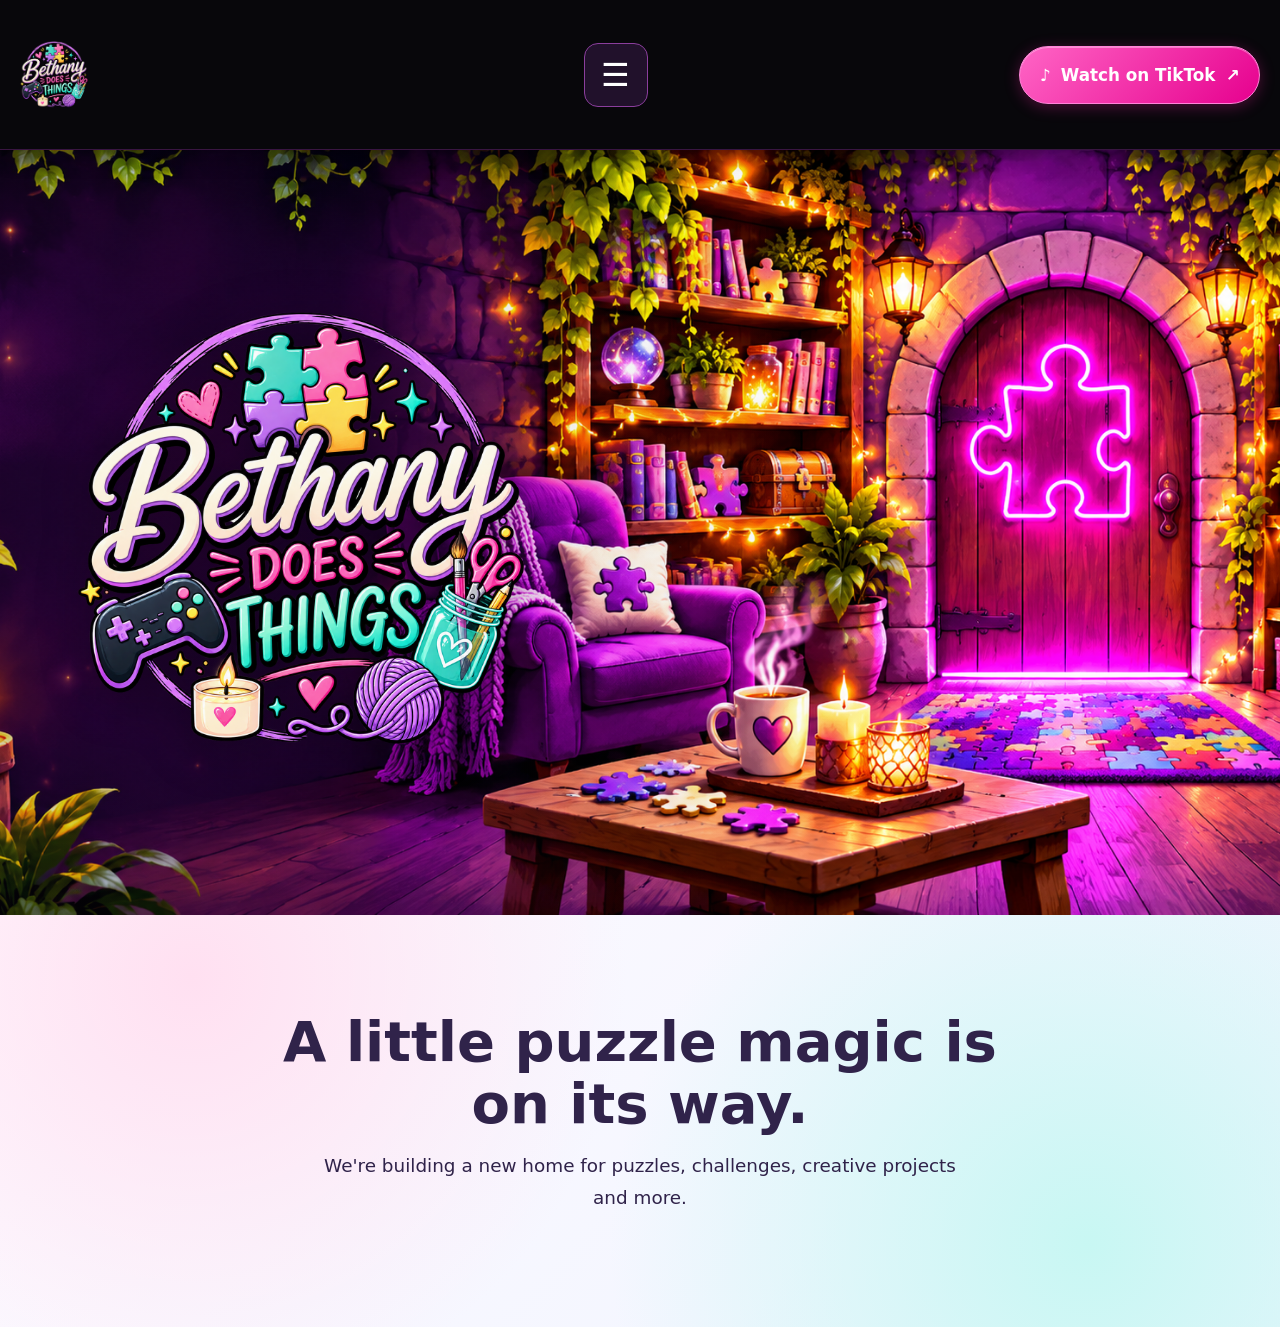
==== public/index.html @ 0a384382 "Reduce navigation logo size by 50 percent" ====
<!doctype html>
<html lang="en">
<head>
  <meta charset="utf-8">
  <meta name="viewport" content="width=device-width, initial-scale=1">
  <meta name="theme-color" content="#08060d">
  <meta name="description" content="Bethany Does Things — puzzles, projects and a little bit of fun.">
  <title>Bethany Does Things</title>
  <style>
    :root {
      color-scheme: light;
      font-family: system-ui, -apple-system, BlinkMacSystemFont, "Segoe UI", sans-serif;
      color: #30234a;
      background: #fffaff;
    }
    * { box-sizing: border-box; }
    html { scroll-behavior: smooth; scroll-padding-top: 200px; }
    body { min-width: 320px; min-height: 100vh; margin: 0; }

    .site-header {
      position: sticky;
      z-index: 20;
      top: 0;
      display: flex;
      align-items: center;
      justify-content: flex-start;
      gap: clamp(.6rem, 1vw, 1.25rem);
      height: 92px;
      min-height: 92px;
      padding: 0 clamp(1rem, 2.5vw, 2.75rem);
      overflow: visible;
      color: #fff;
      background: #08070b;
      border-bottom: 1px solid rgb(225 75 255 / 22%);
      box-shadow: 0 4px 22px rgb(0 0 0 / 28%);
    }
    .brand-link {
      position: absolute;
      z-index: 3;
      top: 0;
      left: clamp(1rem, 2.5vw, 2.75rem);
      display: inline-flex;
      align-items: flex-start;
      width: clamp(95px, 7vw, 120px);
      height: 90px;
      min-width: 0;
      text-decoration: none;
    }
    .brand-logo {
      display: block;
      width: 100%;
      max-height: 90px;
      object-fit: contain;
      object-position: left center;
    }
    .primary-nav {
      display: flex;
      flex: 1 1 auto;
      align-items: center;
      justify-content: flex-start;
      gap: clamp(.35rem, .55vw, .7rem);
      min-width: 0;
      margin-left: clamp(230px, 15.5vw, 260px);
      flex: 1 1 auto;
    }
    .nav-link {
      position: relative;
      display: inline-flex;
      align-items: center;
      justify-content: center;
      gap: .4rem;
      min-height: 84px;
      flex: 0 1 auto;
      padding: 0 .12rem;
      color: #f8f5fb;
      font-size: clamp(.88rem, .95vw, 1.05rem);
      font-weight: 800;
      text-decoration: none;
      white-space: nowrap;
      transition: color .18s ease;
    }
    .nav-link:hover, .nav-link:focus-visible, .nav-link[aria-current="page"] {
      color: #ff59c7;
    }
    .nav-link[aria-current="page"]::after {
      position: absolute;
      right: -9px;
      bottom: -1px;
      left: -9px;
      height: 5px;
      content: "";
      background: #ed2ba9;
      box-shadow: 0 0 12px rgb(237 43 169 / 65%);
    }
    .nav-icon { font-size: 1.4em; line-height: 1; }
    .tiktok-link {
      display: inline-flex;
      flex: 0 0 auto;
      align-items: center;
      justify-content: center;
      gap: .65rem;
      min-height: 62px;
      padding: .65rem .9rem;
      border: 1px solid #ff83d8;
      border-radius: 999px;
      color: #fff;
      background: linear-gradient(135deg, #ff65c5, #e6008e);
      box-shadow: 0 3px 15px rgb(255 36 169 / 28%), inset 0 1px 0 rgb(255 255 255 / 35%);
      font-size: .92rem;
      font-weight: 850;
      text-decoration: none;
      white-space: nowrap;
      transition: transform .18s ease, filter .18s ease;
    }
    .tiktok-link { margin-left: auto; flex-shrink: 0; }
    .tiktok-link:hover { transform: translateY(-2px); filter: brightness(1.08); }
    .menu-toggle {
      display: none;
      width: 64px;
      height: 64px;
      padding: 0;
      border: 1px solid #8b3e9d;
      border-radius: 14px;
      color: #fff;
      background: #21112b;
      font-size: 2rem;
      cursor: pointer;
    }

    .hero {
      position: relative;
      display: flex;
      align-items: center;
      justify-content: flex-start;
      min-height: 70vh;
      min-height: min(820px, 85svh);
      padding: 3rem clamp(2rem, 6vw, 6rem);
      overflow: hidden;
      isolation: isolate;
      background: #30234a;
    }
    .hero::after {
      position: absolute;
      z-index: -1;
      inset: 0;
      content: "";
      background: linear-gradient(90deg, rgb(20 12 35 / 18%) 0%, rgb(20 12 35 / 7%) 38%, rgb(20 12 35 / 0%) 68%);
    }
    .hero-background {
      position: absolute;
      z-index: -2;
      inset: 0;
      width: 100%;
      height: 100%;
      object-fit: cover;
      object-position: center;
    }
    .hero-logo {
      display: block;
      width: clamp(260px, 35vw, 510px);
      max-height: 58vh;
      object-fit: contain;
      object-position: left center;
      filter: drop-shadow(0 8px 24px rgb(0 0 0 / 28%));
    }

    .intro {
      padding: clamp(3rem, 8vw, 6rem) 1.5rem;
      text-align: center;
      background:
        radial-gradient(circle at 15% 15%, #ffe0f1 0, transparent 38%),
        radial-gradient(circle at 85% 80%, #c8f7f3 0, transparent 42%),
        linear-gradient(135deg, #fffaff, #eef4ff);
    }
    .intro-content { width: min(100%, 48rem); margin: 0 auto; }
    h1 { margin: 0 0 1rem; font-size: clamp(2rem, 6vw, 3.5rem); line-height: 1.1; }
    .intro p { max-width: 42rem; margin: 0 auto 1rem; font-size: clamp(1rem, 2.5vw, 1.15rem); line-height: 1.75; }

    @media (max-width: 1450px) {
      .site-header { height: auto; min-height: 150px; gap: 1rem; padding: 8px 1.25rem; }
      .brand-link { position: static; width: clamp(150px, 15vw, 215px); height: auto; }
      .brand-logo { max-height: 68px; }
      .primary-nav { margin-left: 0; }
      .menu-toggle { display: inline-flex; flex: 0 0 auto; align-items: center; justify-content: center; margin-left: auto; }
      .primary-nav {
        position: absolute;
        top: calc(100% + 1px);
        right: 0;
        left: 0;
        display: none;
        align-items: stretch;
        gap: 0;
        padding: .6rem 1.25rem 1.25rem;
        background: #08070b;
        border-bottom: 1px solid #9135a6;
        box-shadow: 0 14px 22px rgb(0 0 0 / 30%);
      }
      .primary-nav.is-open { display: flex; flex-direction: column; }
      .nav-link { justify-content: flex-start; min-height: 66px; padding: .5rem .8rem; font-size: 1.25rem; gap: .75rem; }
      .nav-icon { font-size: 1.55em; }
      .nav-link[aria-current="page"]::after { top: 10px; right: auto; bottom: 10px; left: 0; width: 5px; height: auto; }
      .tiktok-link { min-height: 58px; padding-inline: 1.2rem; font-size: 1.05rem; }
    }
    @media (max-width: 820px) {
      .site-header { min-height: 124px; padding: 7px .9rem; gap: .65rem; }
      .brand-link { width: min(23vw, 150px); }
      .brand-logo { max-height: 55px; }
      .menu-toggle { width: 56px; height: 56px; font-size: 1.8rem; }
      .tiktok-link { min-height: 50px; padding: .65rem .85rem; font-size: .88rem; gap: .35rem; }
      .hero { min-height: 62vh; min-height: 62svh; justify-content: center; padding: 2rem 1.25rem; }
      .hero-logo { width: min(78vw, 390px); max-height: 44vh; }
    }
    @media (max-width: 480px) {
      .site-header { min-height: 104px; gap: .45rem; padding-inline: .65rem; }
      .brand-link { width: min(21.5vw, 120px); }
      .brand-logo { max-height: 46px; }
      .menu-toggle { width: 48px; height: 48px; font-size: 1.55rem; }
      .tiktok-link { min-height: 44px; padding: .55rem .6rem; font-size: .72rem; }
    }
    @media (prefers-reduced-motion: reduce) {
      *, *::before, *::after { scroll-behavior: auto !important; transition-duration: .01ms !important; }
    }
  </style>
</head>
<body id="home">
  <header class="site-header">
    <a class="brand-link" href="#home" aria-label="Bethany Does Things home">
      <img class="brand-logo" src="assets/images/branding/website-logo.png" alt="Bethany Does Things">
    </a>

    <button class="menu-toggle" type="button" aria-label="Open navigation menu" aria-expanded="false" aria-controls="primary-navigation">
      <span aria-hidden="true">☰</span>
    </button>

    <nav class="primary-nav" id="primary-navigation" aria-label="Main navigation">
      <a class="nav-link" href="#home" aria-current="page"><span class="nav-icon" aria-hidden="true">⌂</span>Home</a>
      <a class="nav-link" href="#puzzle-room"><span class="nav-icon" aria-hidden="true">🧩</span>Puzzle Room</a>
      <a class="nav-link" href="#challenge-board"><span class="nav-icon" aria-hidden="true">🏆</span>Challenge Board</a>
      <a class="nav-link" href="#meet-bethany"><span class="nav-icon" aria-hidden="true">👤</span>Meet Bethany</a>
      <a class="nav-link" href="#latest-things"><span class="nav-icon" aria-hidden="true">🎬</span>Latest Things</a>
      <a class="nav-link" href="#get-in-touch"><span class="nav-icon" aria-hidden="true">✉</span>Get in Touch</a>
    </nav>

    <a class="tiktok-link" href="https://www.tiktok.com/@bethany.does.thing" target="_blank" rel="noopener noreferrer">
      <span aria-hidden="true">♪</span> Watch on TikTok <span aria-hidden="true">↗</span>
    </a>
  </header>

  <section class="hero" aria-label="Bethany Does Things">
    <img class="hero-background" src="assets/images/backgrounds/main-page-hero-background.png" alt="" fetchpriority="high">
    <img class="hero-logo" src="assets/images/branding/website-logo.png" alt="Bethany Does Things" fetchpriority="high">
  </section>

  <main>
    <section class="intro" aria-labelledby="intro-heading">
      <div class="intro-content">
        <h1 id="intro-heading">A little puzzle magic is on its way.</h1>
        <p>We're building a new home for puzzles, challenges, creative projects and more.</p>
      </div>
    </section>
  </main>

  <script>
    const menuButton = document.querySelector(".menu-toggle");
    const navigation = document.querySelector("#primary-navigation");

    menuButton.addEventListener("click", () => {
      const isOpen = navigation.classList.toggle("is-open");
      menuButton.setAttribute("aria-expanded", String(isOpen));
      menuButton.setAttribute("aria-label", isOpen ? "Close navigation menu" : "Open navigation menu");
      menuButton.querySelector("span").textContent = isOpen ? "×" : "☰";
    });

    navigation.addEventListener("click", (event) => {
      if (event.target.closest("a")) {
        navigation.classList.remove("is-open");
        menuButton.setAttribute("aria-expanded", "false");
        menuButton.setAttribute("aria-label", "Open navigation menu");
        menuButton.querySelector("span").textContent = "☰";
      }
    });
  </script>
</body>
</html>
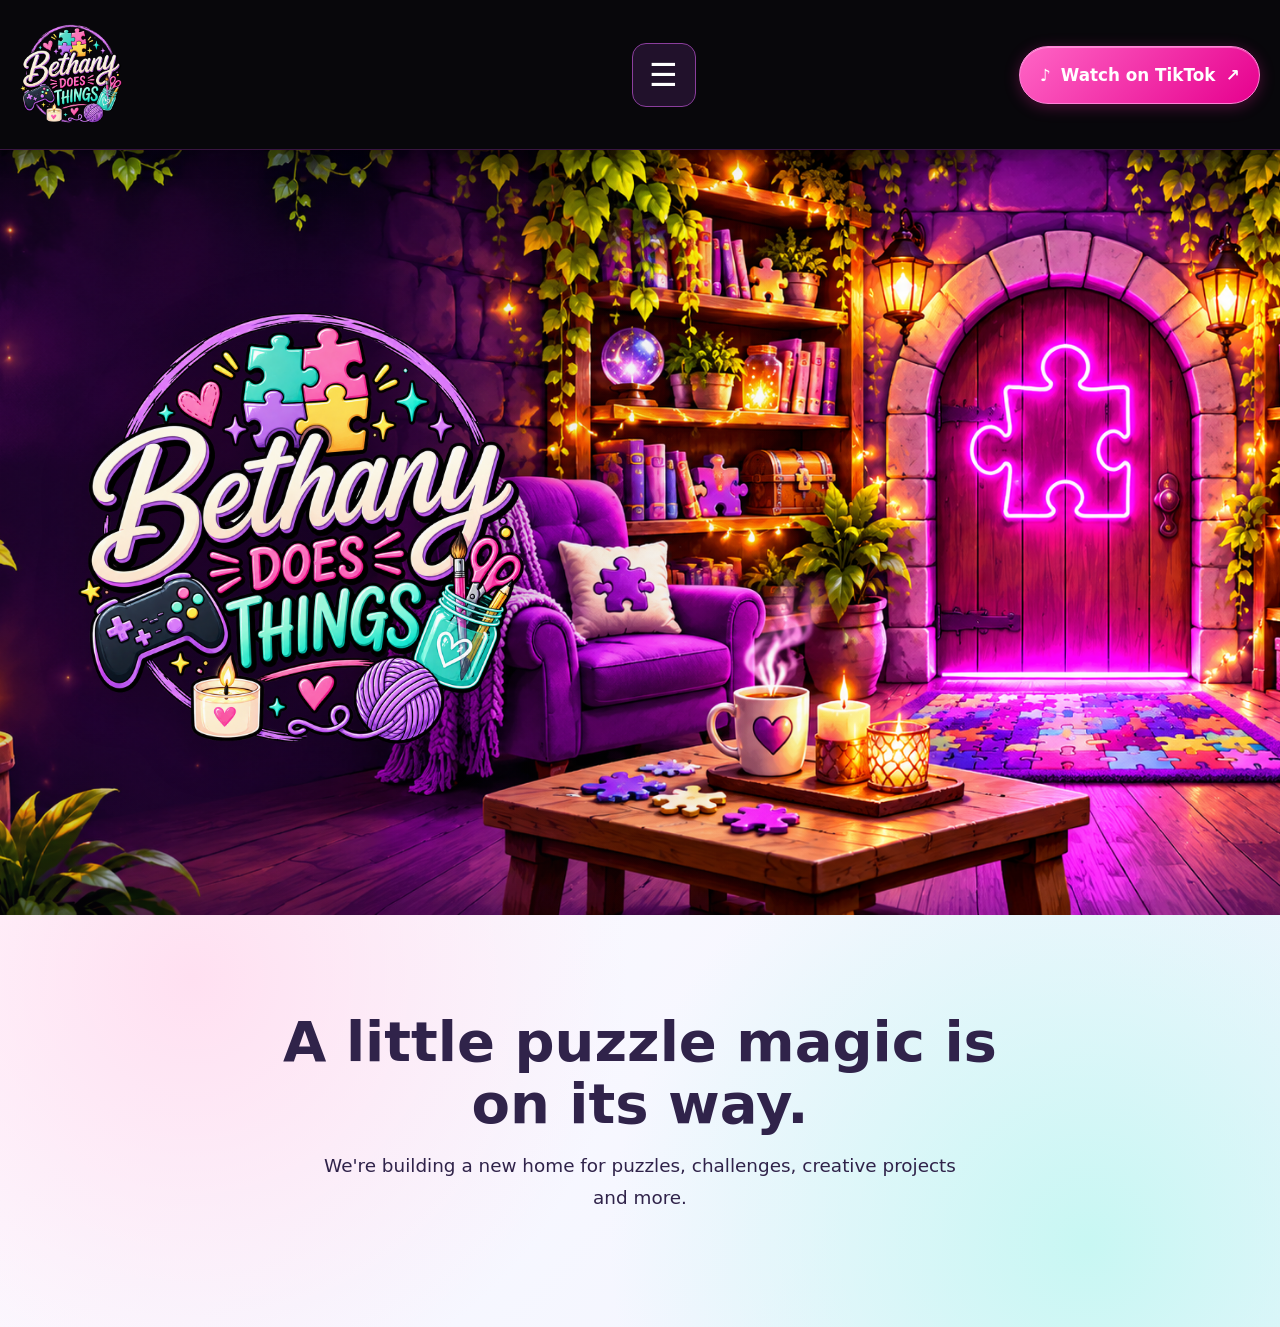
==== commit 5693108b: "Set navigation logo to 75 percent of original size" ====
--- a/public/index.html
+++ b/public/index.html
@@ -41,15 +41,15 @@
       left: clamp(1rem, 2.5vw, 2.75rem);
       display: inline-flex;
       align-items: flex-start;
-      width: clamp(95px, 7vw, 120px);
-      height: 90px;
+      width: clamp(142.5px, 10.5vw, 180px);
+      height: 135px;
       min-width: 0;
       text-decoration: none;
     }
     .brand-logo {
       display: block;
       width: 100%;
-      max-height: 90px;
+      max-height: 135px;
       object-fit: contain;
       object-position: left center;
     }
@@ -178,8 +178,8 @@
 
     @media (max-width: 1450px) {
       .site-header { height: auto; min-height: 150px; gap: 1rem; padding: 8px 1.25rem; }
-      .brand-link { position: static; width: clamp(150px, 15vw, 215px); height: auto; }
-      .brand-logo { max-height: 68px; }
+      .brand-link { position: static; width: clamp(225px, 22.5vw, 322.5px); height: auto; }
+      .brand-logo { max-height: 102px; }
       .primary-nav { margin-left: 0; }
       .menu-toggle { display: inline-flex; flex: 0 0 auto; align-items: center; justify-content: center; margin-left: auto; }
       .primary-nav {
@@ -203,8 +203,8 @@
     }
     @media (max-width: 820px) {
       .site-header { min-height: 124px; padding: 7px .9rem; gap: .65rem; }
-      .brand-link { width: min(23vw, 150px); }
-      .brand-logo { max-height: 55px; }
+      .brand-link { width: min(34.5vw, 225px); }
+      .brand-logo { max-height: 82.5px; }
       .menu-toggle { width: 56px; height: 56px; font-size: 1.8rem; }
       .tiktok-link { min-height: 50px; padding: .65rem .85rem; font-size: .88rem; gap: .35rem; }
       .hero { min-height: 62vh; min-height: 62svh; justify-content: center; padding: 2rem 1.25rem; }
@@ -212,8 +212,8 @@
     }
     @media (max-width: 480px) {
       .site-header { min-height: 104px; gap: .45rem; padding-inline: .65rem; }
-      .brand-link { width: min(21.5vw, 120px); }
-      .brand-logo { max-height: 46px; }
+      .brand-link { width: min(32.25vw, 180px); }
+      .brand-logo { max-height: 69px; }
       .menu-toggle { width: 48px; height: 48px; font-size: 1.55rem; }
       .tiktok-link { min-height: 44px; padding: .55rem .6rem; font-size: .72rem; }
     }
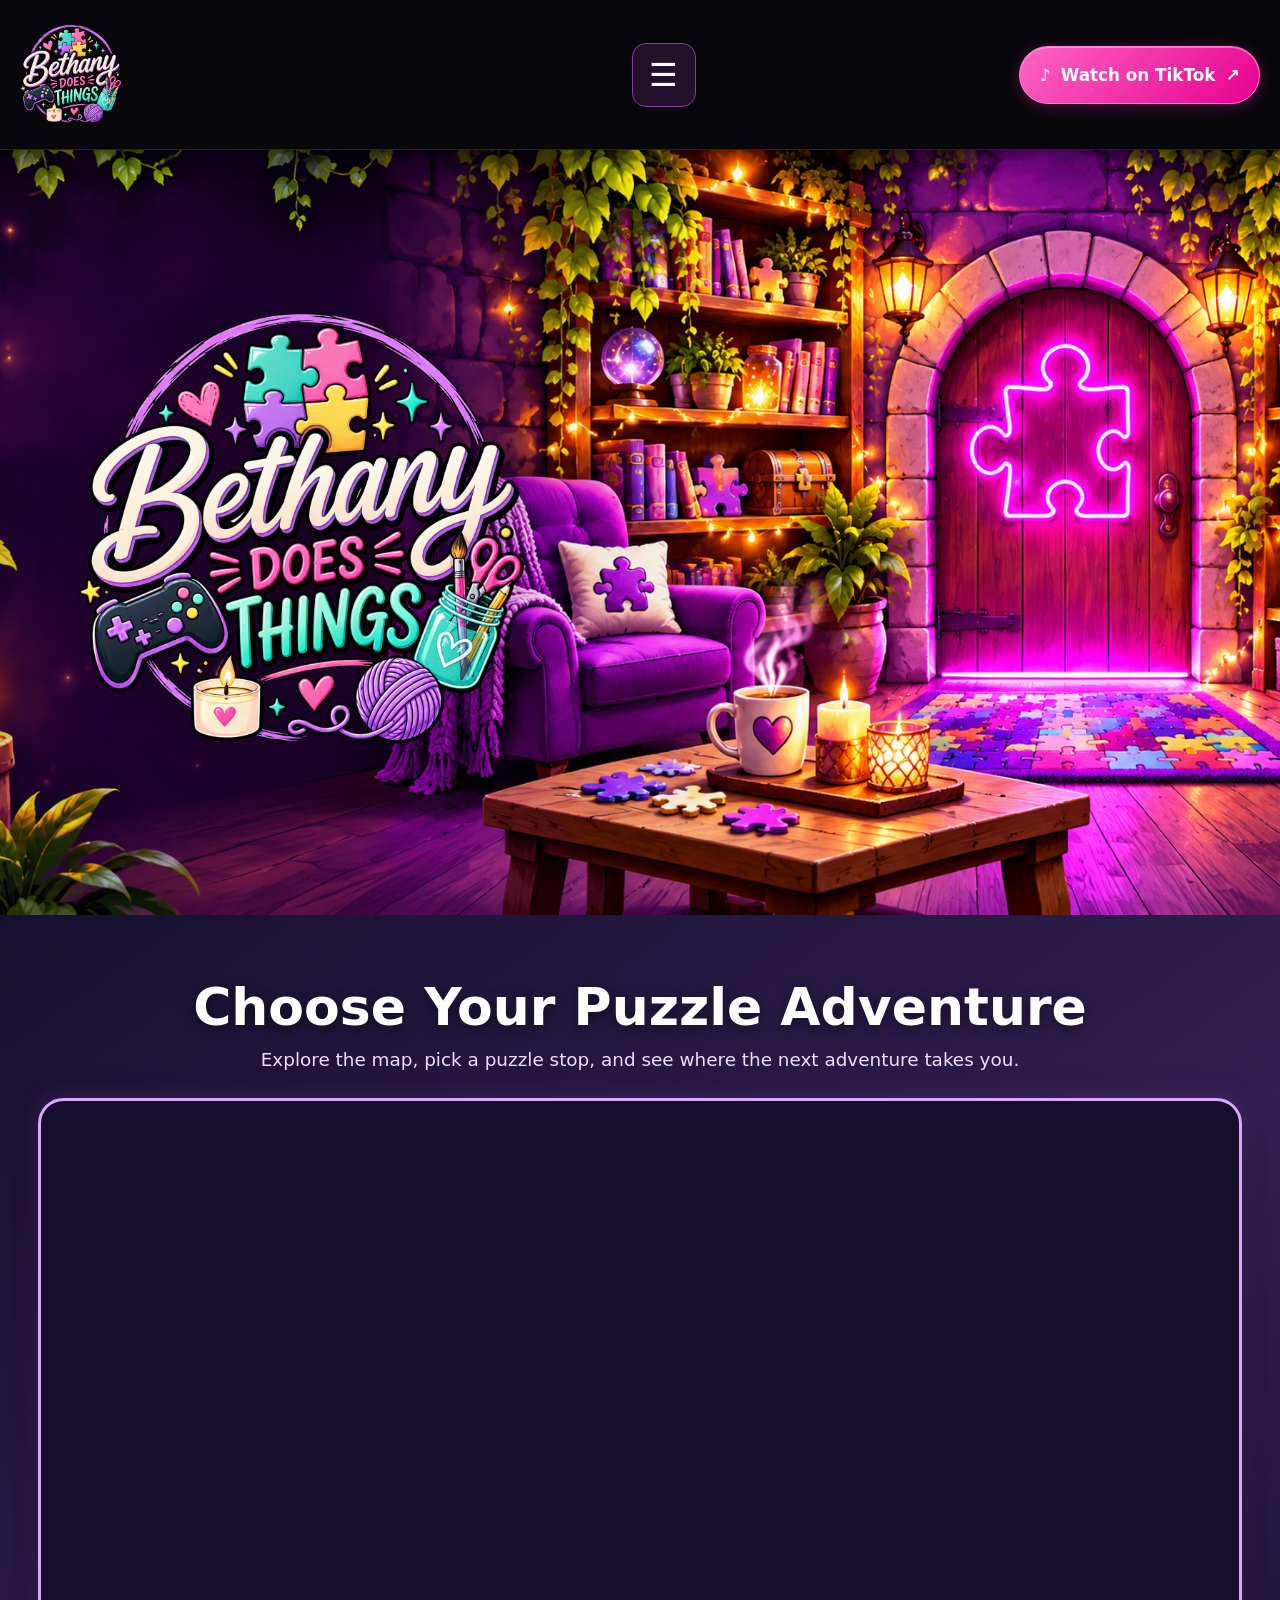
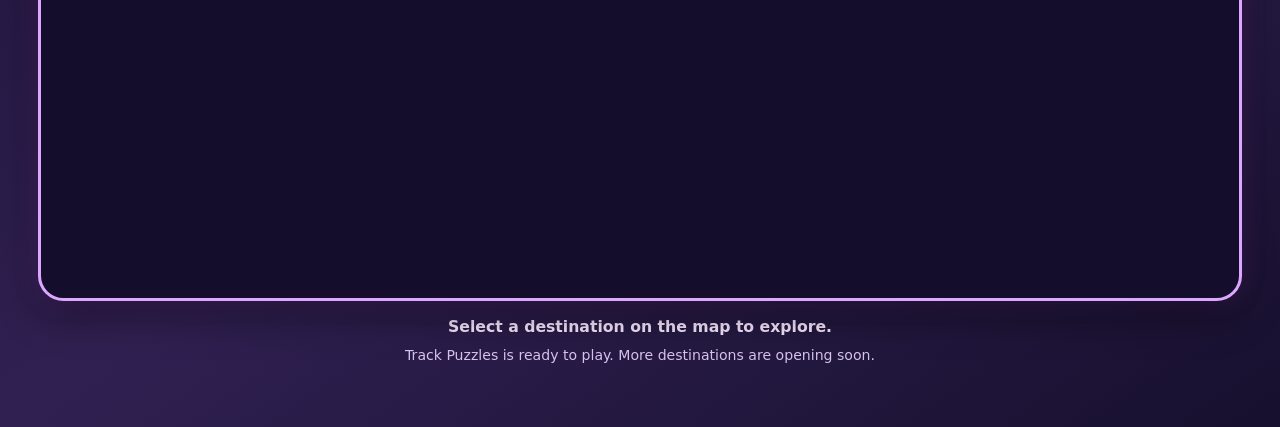
==== commit d8bea709: "Add interactive puzzle adventure map to homepage" ====
--- a/public/index.html
+++ b/public/index.html
@@ -57,8 +57,8 @@
       display: flex;
       flex: 1 1 auto;
       align-items: center;
-      justify-content: flex-start;
-      gap: clamp(.35rem, .55vw, .7rem);
+      justify-content: space-evenly;
+      gap: 0;
       min-width: 0;
       margin-left: clamp(230px, 15.5vw, 260px);
       flex: 1 1 auto;
@@ -163,6 +163,72 @@
       object-position: left center;
       filter: drop-shadow(0 8px 24px rgb(0 0 0 / 28%));
     }
+
+
+    .puzzle-map-section {
+      padding: clamp(2rem, 5vw, 4.5rem) clamp(.75rem, 3vw, 2.5rem);
+      color: #fff;
+      text-align: center;
+      background: linear-gradient(145deg, #17102e, #302052 55%, #17102e);
+    }
+    .puzzle-map-heading { margin: 0 auto 1.5rem; max-width: 60rem; }
+    .puzzle-map-heading h1 {
+      margin: 0 0 .55rem;
+      color: #fff;
+      font-size: clamp(2rem, 4.5vw, 3.25rem);
+      text-shadow: 0 3px 14px rgb(0 0 0 / 45%);
+    }
+    .puzzle-map-heading p {
+      margin: 0;
+      color: #f3ddff;
+      font-size: clamp(.98rem, 2vw, 1.15rem);
+      line-height: 1.6;
+    }
+    .puzzle-map {
+      position: relative;
+      width: min(100%, 1440px);
+      aspect-ratio: 3 / 2;
+      margin: 0 auto;
+      overflow: hidden;
+      isolation: isolate;
+      border: 3px solid #dca8ff;
+      border-radius: clamp(12px, 2vw, 26px);
+      background: #140d2b url("https://raw.githubusercontent.com/BethanyDoesThings/bethany-does-things/homepage-development/assets/images/backgrounds/puzzles-navigation-background.png") center / 100% 100% no-repeat;
+      box-shadow: 0 14px 42px rgb(0 0 0 / 45%), 0 0 24px rgb(205 91 255 / 22%);
+    }
+    .puzzle-hotspot {
+      position: absolute;
+      z-index: 2;
+      display: block;
+      padding: 0;
+      border: 2px solid transparent;
+      border-radius: 18px;
+      background: rgb(255 255 255 / 0%);
+      cursor: pointer;
+      transition: border-color .18s ease, background .18s ease, box-shadow .18s ease;
+    }
+    .puzzle-hotspot:hover, .puzzle-hotspot:focus-visible {
+      border-color: #fff;
+      outline: 3px solid #e83acb;
+      outline-offset: 2px;
+      background: rgb(255 255 255 / 10%);
+      box-shadow: 0 0 22px rgb(255 73 220 / 65%);
+    }
+    .puzzle-hotspot:focus-visible { z-index: 4; }
+    .puzzle-hotspot.track { left: 28%; top: 7%; width: 27%; height: 28%; }
+    .puzzle-hotspot.murdoku { left: 54%; top: 6%; width: 27%; height: 29%; }
+    .puzzle-hotspot.diamond { left: 2%; top: 28%; width: 33%; height: 30%; }
+    .puzzle-hotspot.murder-search { left: 72%; top: 24%; width: 27%; height: 31%; }
+    .puzzle-hotspot.jigsaw { left: 8%; top: 54%; width: 34%; height: 37%; }
+    .puzzle-hotspot.crime { left: 64%; top: 52%; width: 34%; height: 37%; }
+    .puzzle-map-status {
+      min-height: 1.6em;
+      margin: 1rem auto 0;
+      color: #f8e8ff;
+      font-size: .98rem;
+      font-weight: 650;
+    }
+    .puzzle-map-hint { margin: .35rem auto 0; color: #d7c4ec; font-size: .88rem; }
 
     .intro {
       padding: clamp(3rem, 8vw, 6rem) 1.5rem;
@@ -252,11 +318,21 @@
   </section>
 
   <main>
-    <section class="intro" aria-labelledby="intro-heading">
-      <div class="intro-content">
-        <h1 id="intro-heading">A little puzzle magic is on its way.</h1>
-        <p>We're building a new home for puzzles, challenges, creative projects and more.</p>
+    <section class="puzzle-map-section" id="puzzle-room" aria-labelledby="puzzle-map-title">
+      <div class="puzzle-map-heading">
+        <h1 id="puzzle-map-title">Choose Your Puzzle Adventure</h1>
+        <p>Explore the map, pick a puzzle stop, and see where the next adventure takes you.</p>
       </div>
+      <div class="puzzle-map" role="group" aria-label="Interactive puzzle map">
+        <a class="puzzle-hotspot track" href="/games/train-track/" aria-label="Open Track Puzzles"></a>
+        <button class="puzzle-hotspot murdoku" type="button" data-puzzle-name="Murdoku" aria-label="Murdoku — coming soon" title="Murdoku — coming soon"></button>
+        <button class="puzzle-hotspot diamond" type="button" data-puzzle-name="Diamond Art" aria-label="Diamond Art — coming soon" title="Diamond Art — coming soon"></button>
+        <button class="puzzle-hotspot murder-search" type="button" data-puzzle-name="Murder Search" aria-label="Murder Search — coming soon" title="Murder Search — coming soon"></button>
+        <button class="puzzle-hotspot jigsaw" type="button" data-puzzle-name="Jigsaw Puzzles" aria-label="Jigsaw Puzzles — coming soon" title="Jigsaw Puzzles — coming soon"></button>
+        <button class="puzzle-hotspot crime" type="button" data-puzzle-name="Crime / Mystery Puzzles" aria-label="Crime / Mystery Puzzles — coming soon" title="Crime / Mystery Puzzles — coming soon"></button>
+      </div>
+      <p class="puzzle-map-status" id="puzzle-map-status" aria-live="polite">Select a destination on the map to explore.</p>
+      <p class="puzzle-map-hint">Track Puzzles is ready to play. More destinations are opening soon.</p>
     </section>
   </main>
 
@@ -269,6 +345,13 @@
       menuButton.setAttribute("aria-expanded", String(isOpen));
       menuButton.setAttribute("aria-label", isOpen ? "Close navigation menu" : "Open navigation menu");
       menuButton.querySelector("span").textContent = isOpen ? "×" : "☰";
+    });
+
+    document.querySelectorAll(".puzzle-hotspot[data-puzzle-name]").forEach((hotspot) => {
+      hotspot.addEventListener("click", () => {
+        const status = document.querySelector("#puzzle-map-status");
+        status.textContent = hotspot.dataset.puzzleName + " is coming soon. Check back for this puzzle adventure!";
+      });
     });
 
     navigation.addEventListener("click", (event) => {
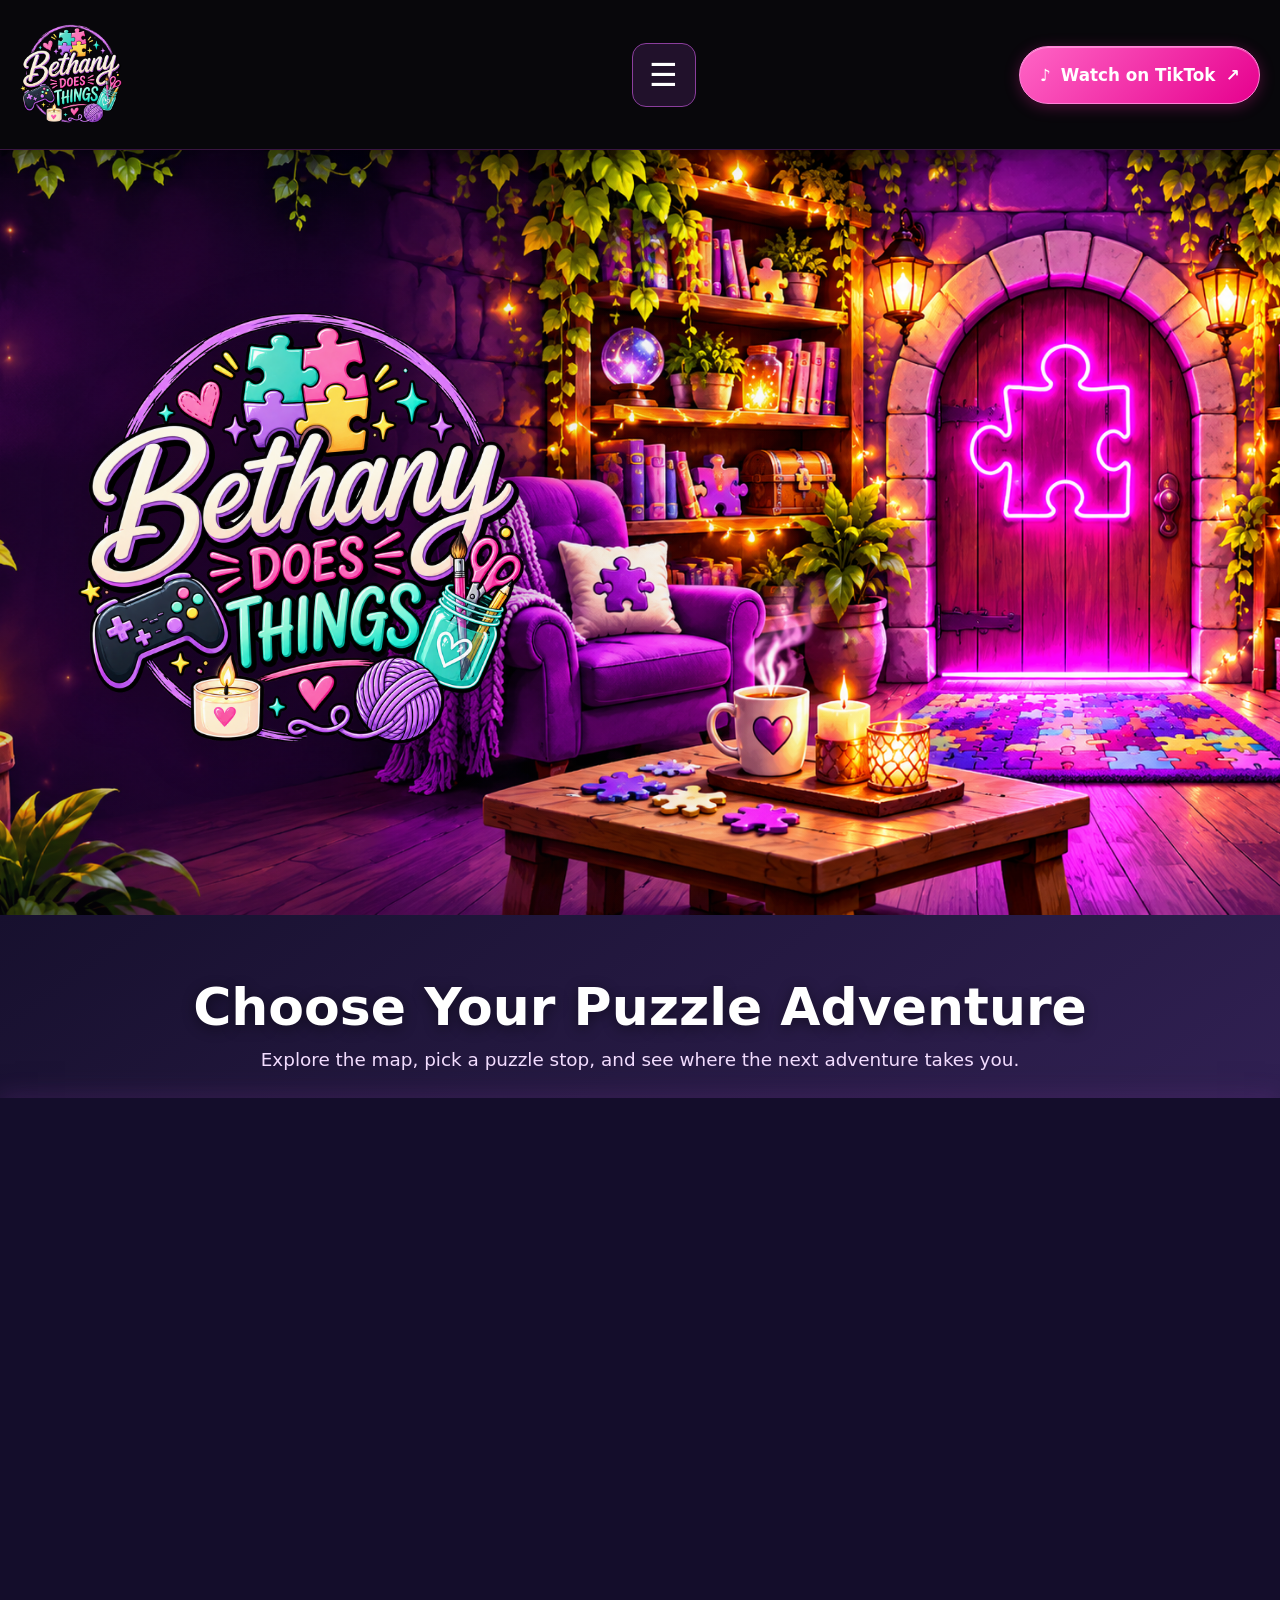
==== commit b80b16a6: "Refine puzzle map full-width appearance" ====
--- a/public/index.html
+++ b/public/index.html
@@ -166,7 +166,7 @@
 
 
     .puzzle-map-section {
-      padding: clamp(2rem, 5vw, 4.5rem) clamp(.75rem, 3vw, 2.5rem);
+      padding: clamp(2rem, 5vw, 4.5rem) 0 0;
       color: #fff;
       text-align: center;
       background: linear-gradient(145deg, #17102e, #302052 55%, #17102e);
@@ -186,13 +186,13 @@
     }
     .puzzle-map {
       position: relative;
-      width: min(100%, 1440px);
+      width: 100%;
       aspect-ratio: 3 / 2;
-      margin: 0 auto;
+      margin: 0;
       overflow: hidden;
       isolation: isolate;
-      border: 3px solid #dca8ff;
-      border-radius: clamp(12px, 2vw, 26px);
+      border: 0;
+      border-radius: 0;
       background: #140d2b url("https://raw.githubusercontent.com/BethanyDoesThings/bethany-does-things/homepage-development/assets/images/backgrounds/puzzles-navigation-background.png") center / 100% 100% no-repeat;
       box-shadow: 0 14px 42px rgb(0 0 0 / 45%), 0 0 24px rgb(205 91 255 / 22%);
     }
@@ -208,13 +208,11 @@
       transition: border-color .18s ease, background .18s ease, box-shadow .18s ease;
     }
     .puzzle-hotspot:hover, .puzzle-hotspot:focus-visible {
-      border-color: #fff;
-      outline: 3px solid #e83acb;
-      outline-offset: 2px;
-      background: rgb(255 255 255 / 10%);
-      box-shadow: 0 0 22px rgb(255 73 220 / 65%);
-    }
-    .puzzle-hotspot:focus-visible { z-index: 4; }
+      border-color: transparent;
+      outline: none;
+      background: transparent;
+      box-shadow: none;
+    }
     .puzzle-hotspot.track { left: 28%; top: 7%; width: 27%; height: 28%; }
     .puzzle-hotspot.murdoku { left: 54%; top: 6%; width: 27%; height: 29%; }
     .puzzle-hotspot.diamond { left: 2%; top: 28%; width: 33%; height: 30%; }
@@ -331,8 +329,6 @@
         <button class="puzzle-hotspot jigsaw" type="button" data-puzzle-name="Jigsaw Puzzles" aria-label="Jigsaw Puzzles — coming soon" title="Jigsaw Puzzles — coming soon"></button>
         <button class="puzzle-hotspot crime" type="button" data-puzzle-name="Crime / Mystery Puzzles" aria-label="Crime / Mystery Puzzles — coming soon" title="Crime / Mystery Puzzles — coming soon"></button>
       </div>
-      <p class="puzzle-map-status" id="puzzle-map-status" aria-live="polite">Select a destination on the map to explore.</p>
-      <p class="puzzle-map-hint">Track Puzzles is ready to play. More destinations are opening soon.</p>
     </section>
   </main>
 
@@ -349,8 +345,7 @@
 
     document.querySelectorAll(".puzzle-hotspot[data-puzzle-name]").forEach((hotspot) => {
       hotspot.addEventListener("click", () => {
-        const status = document.querySelector("#puzzle-map-status");
-        status.textContent = hotspot.dataset.puzzleName + " is coming soon. Check back for this puzzle adventure!";
+        // Reserved for future puzzle destinations; the map artwork remains visually unobstructed.
       });
     });
 
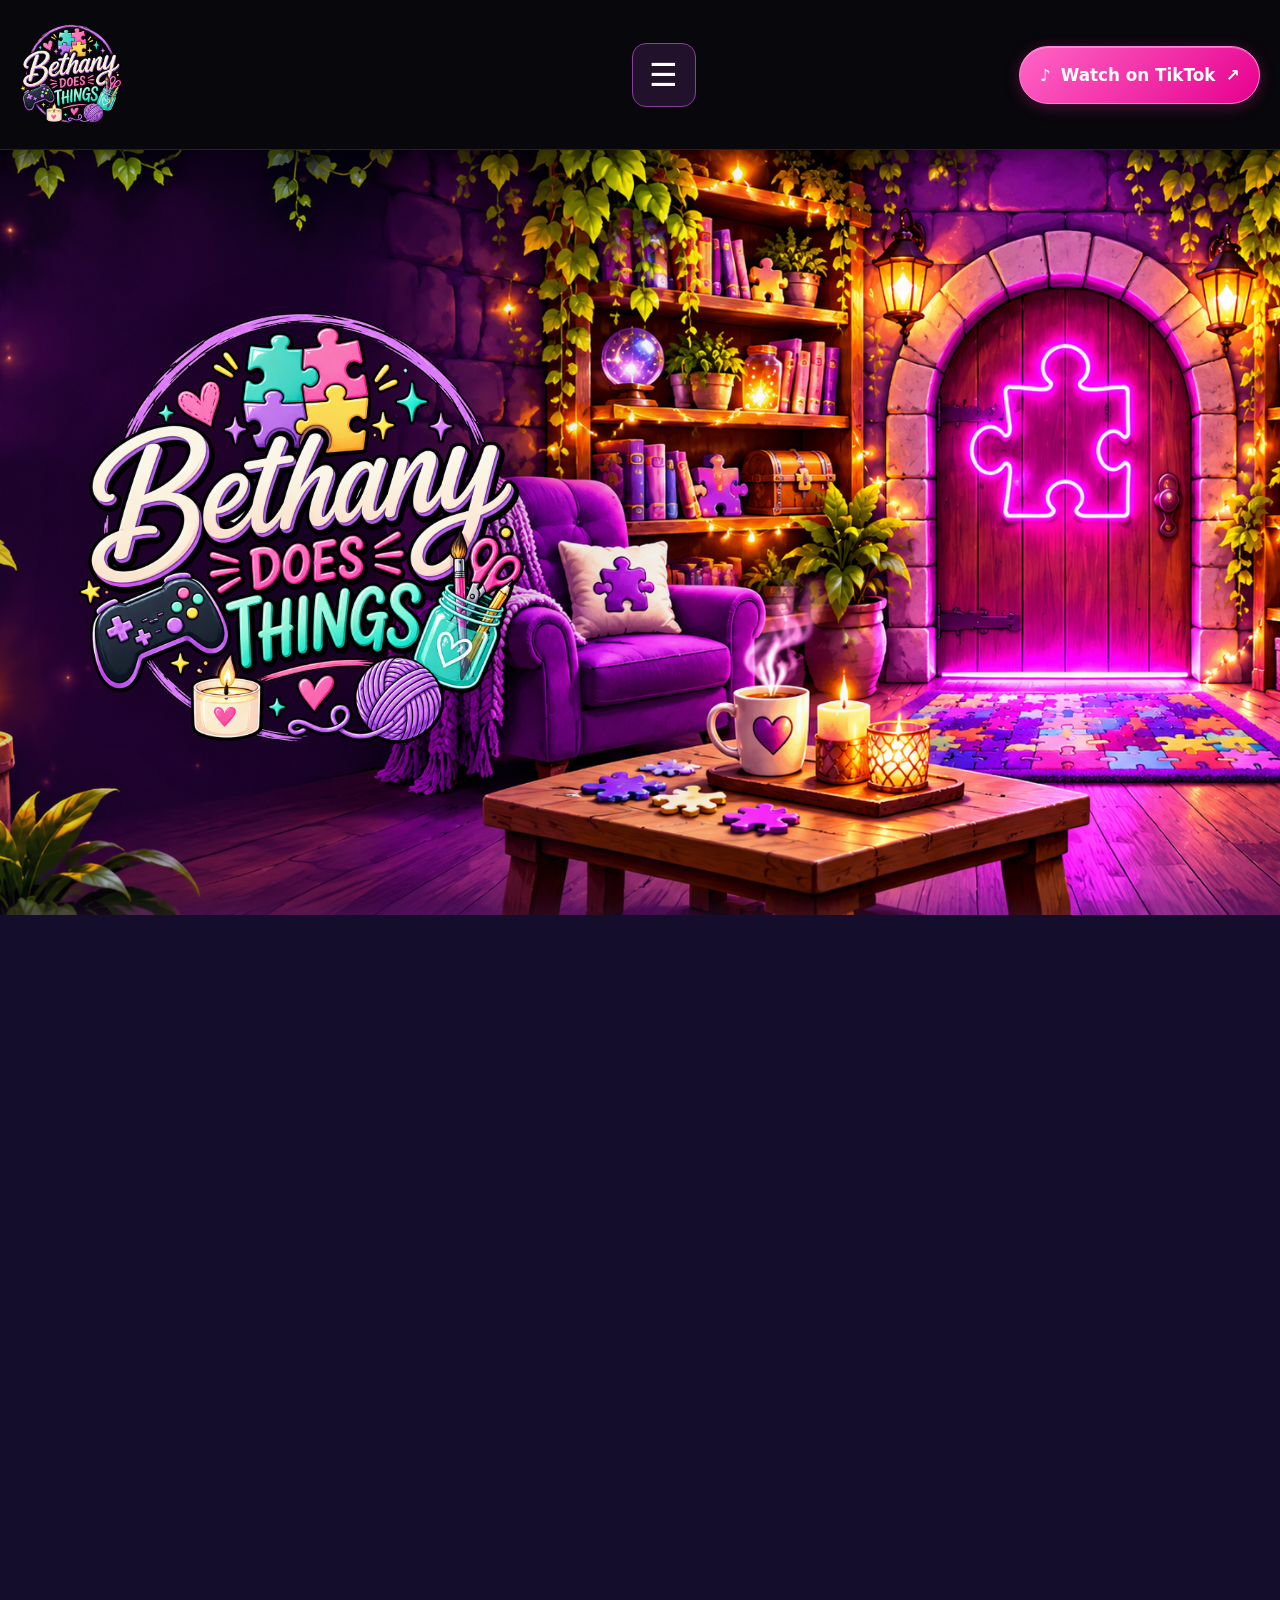
==== commit c83711d0: "Remove puzzle map intro gap and rename navigation link" ====
--- a/public/index.html
+++ b/public/index.html
@@ -166,7 +166,7 @@
 
 
     .puzzle-map-section {
-      padding: clamp(2rem, 5vw, 4.5rem) 0 0;
+      padding: 0;
       color: #fff;
       text-align: center;
       background: linear-gradient(145deg, #17102e, #302052 55%, #17102e);
@@ -298,7 +298,7 @@
 
     <nav class="primary-nav" id="primary-navigation" aria-label="Main navigation">
       <a class="nav-link" href="#home" aria-current="page"><span class="nav-icon" aria-hidden="true">⌂</span>Home</a>
-      <a class="nav-link" href="#puzzle-room"><span class="nav-icon" aria-hidden="true">🧩</span>Puzzle Room</a>
+      <a class="nav-link" href="#puzzle-room"><span class="nav-icon" aria-hidden="true">🧩</span>Puzzle Map</a>
       <a class="nav-link" href="#challenge-board"><span class="nav-icon" aria-hidden="true">🏆</span>Challenge Board</a>
       <a class="nav-link" href="#meet-bethany"><span class="nav-icon" aria-hidden="true">👤</span>Meet Bethany</a>
       <a class="nav-link" href="#latest-things"><span class="nav-icon" aria-hidden="true">🎬</span>Latest Things</a>
@@ -317,10 +317,6 @@
 
   <main>
     <section class="puzzle-map-section" id="puzzle-room" aria-labelledby="puzzle-map-title">
-      <div class="puzzle-map-heading">
-        <h1 id="puzzle-map-title">Choose Your Puzzle Adventure</h1>
-        <p>Explore the map, pick a puzzle stop, and see where the next adventure takes you.</p>
-      </div>
       <div class="puzzle-map" role="group" aria-label="Interactive puzzle map">
         <a class="puzzle-hotspot track" href="/games/train-track/" aria-label="Open Track Puzzles"></a>
         <button class="puzzle-hotspot murdoku" type="button" data-puzzle-name="Murdoku" aria-label="Murdoku — coming soon" title="Murdoku — coming soon"></button>
